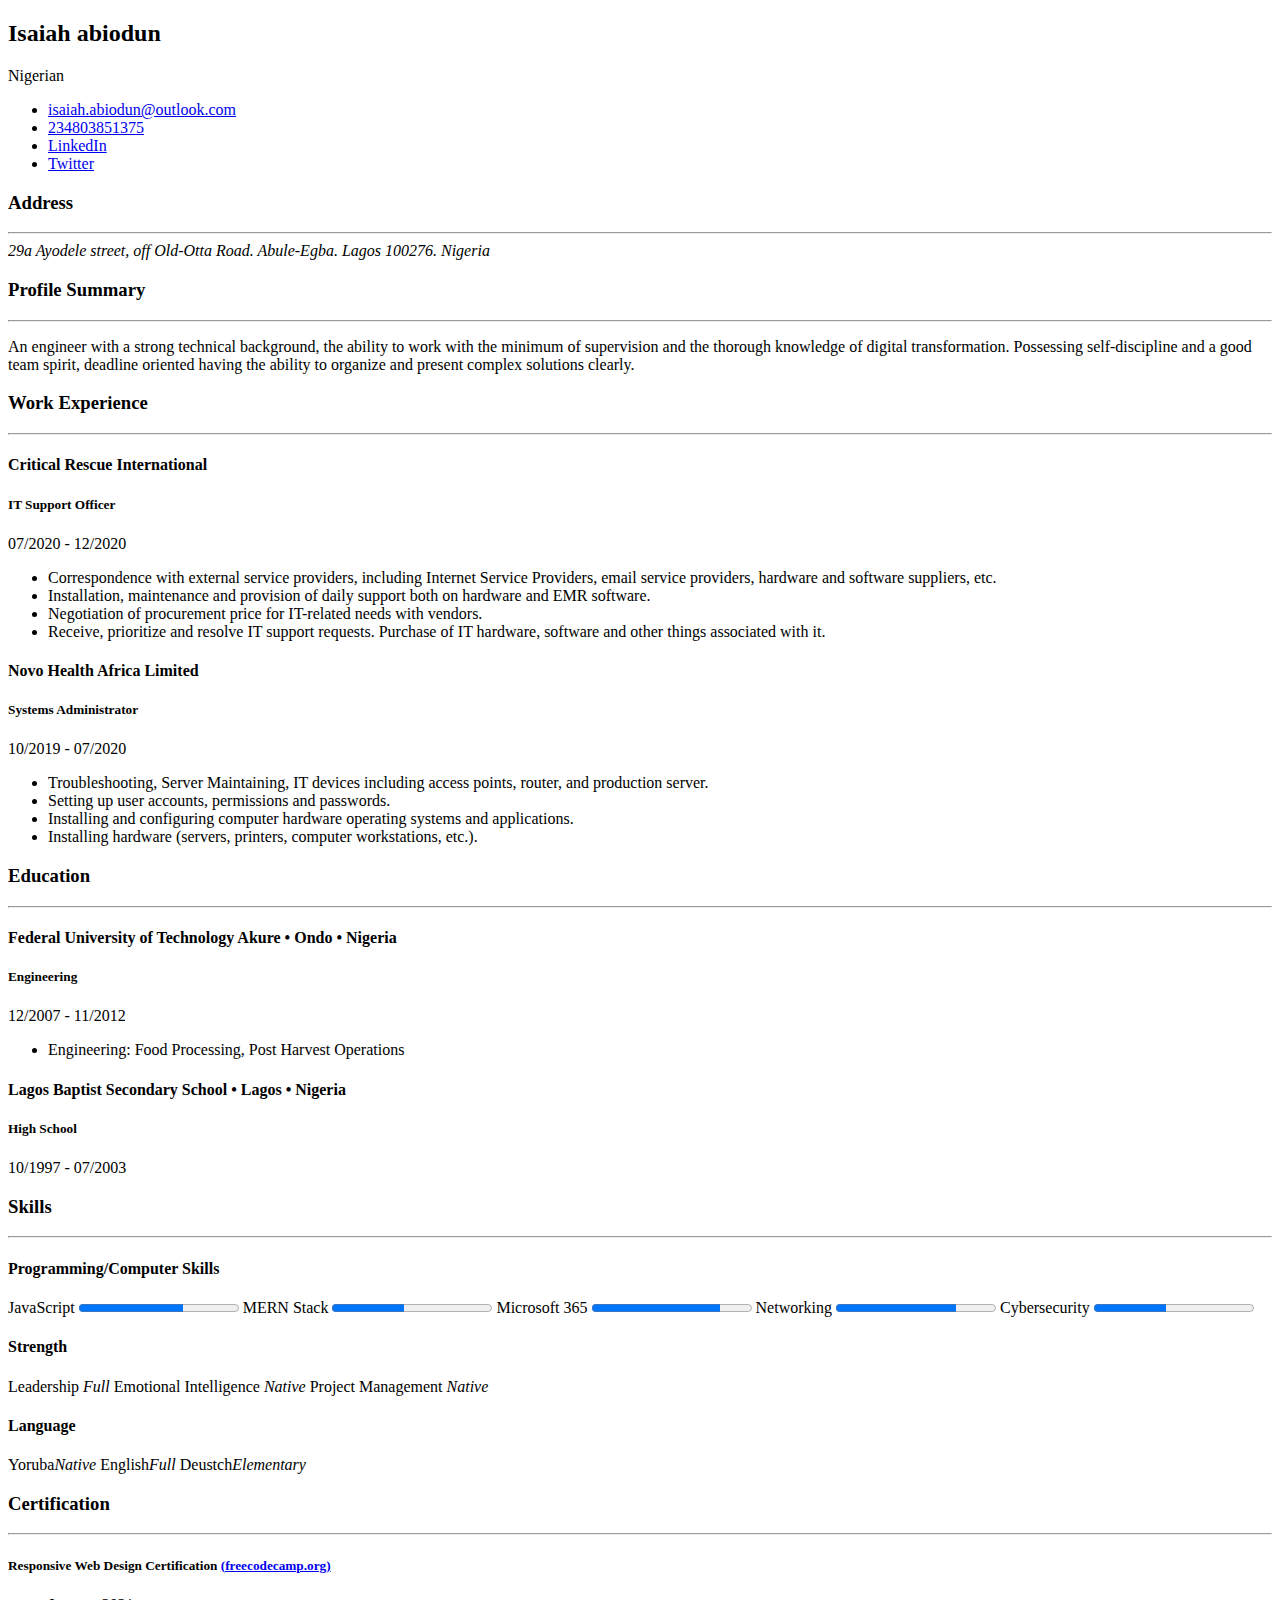
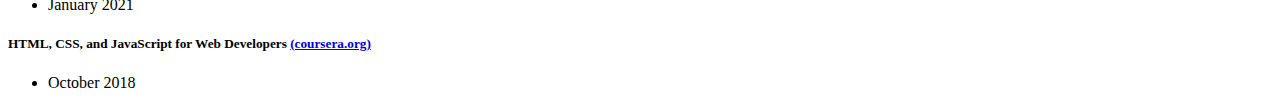
==== Day-03-to-Day-09/CV/index.html @ 1743d67d "CV 🔥️🔥️🔥️" ====
<!DOCTYPE html>
<html lang="en">

<head>
    <meta charset="UTF-8">
    <meta http-equiv="X-UA-Compatible" content="IE=edge">
    <meta name="viewport" content="width=device-width, initial-scale=1.0">
    <title>Isaiah Abiodun | Resume</title>
</head>
<header>
    <h2>Isaiah <span>abiodun</span></h2>
    <div><span class="country">Nigerian</span>
        <ul>
            <li class="email"><a href="mailto:isaiah.abiodun@outlook.com">isaiah.abiodun@outlook.com</a></li>
            <li class="number"><a href="tel:+2348038513375">234803851375</a></li>
            <li class="linkedin"><a href="http://linkedin.com/in/abisalde" target="_blank"
                    rel="noopener noreferrer">LinkedIn</a></li>
            <li><a href="http://twitter.com/abisalde" target="_blank" rel="noopener noreferrer">Twitter</a></li>
        </ul>
    </div>
</header>

<section class="address">
    <h3>Address</h3>
    <hr />
    <address>29a Ayodele street, off Old-Otta Road. Abule-Egba. Lagos 100276. Nigeria</address>
</section>

<section class="summary">
    <h3>Profile Summary</h3>
    <hr />
    <p>An engineer with a strong technical background, the ability to work with the minimum of supervision and the
        thorough knowledge of digital transformation. Possessing self-discipline and a good team spirit, deadline
        oriented having the ability to organize and present complex solutions clearly.</p>
</section>

<section class="experience">
    <h3>Work Experience</h3>
    <hr />
    <div class="work_experience">
        <h4>Critical Rescue International</h4>
        <h5>IT Support Officer</h5>
        <p class="date">07/2020 - 12/2020</p>
        <ul class="desc">
            <li>Correspondence with external service providers, including Internet Service Providers, email service
                providers, hardware and software suppliers, etc.</li>
            <li>Installation, maintenance and provision of daily support both on hardware and EMR software.</li>
            <li>Negotiation of procurement price for IT-related needs with vendors.</li>
            <li>Receive, prioritize and resolve IT support requests. Purchase of IT hardware, software and other things
                associated with it.</li>
        </ul>
    </div>
    <div class="work_experience">
        <h4>Novo Health Africa Limited</h4>
        <h5>Systems Administrator</h5>
        <p class="date">10/2019 - 07/2020</p>
        <ul class="desc">
            <li>Troubleshooting, Server Maintaining, IT devices including access points, router, and production server.
            </li>
            <li>Setting up user accounts, permissions and passwords.</li>
            <li>Installing and configuring computer hardware operating systems and applications.</li>
            <li>Installing hardware (servers, printers, computer workstations, etc.).</li>
        </ul>
    </div>
</section>

<section class="education">
    <h3>Education</h3>
    <hr />
    <div class="education_desc">
        <h4>Federal University of Technology Akure &#8226; Ondo &#8226; Nigeria</h4>
        <h5>Engineering</h5>
        <p class="date">12/2007 - 11/2012</p>
        <ul>
            <li>Engineering: Food Processing, Post Harvest Operations</li>
        </ul>
    </div>
    <div class="education_desc">
        <h4>Lagos Baptist Secondary School &#8226; Lagos &#8226; Nigeria</h4>
        <h5>High School</h5>
        <p class="date">10/1997 - 07/2003</p>
    </div>
</section>

<main>
    <section class="skills">
        <h3>Skills</h3>
        <hr />
        <div class="code">
            <h4>Programming/Computer Skills</h4>
            <label for="skill">JavaScript</label>
            <progress value="65" max="100">65%</progress>
            <label for="skill">MERN Stack</label>
            <progress value="45" max="100">45%</progress>
            <label for="skill">Microsoft 365</label>
            <progress value="80" max="100">80%</progress>
            <label for="skill">Networking</label>
            <progress value="75" max="100">75%</progress>
            <label for="skill">Cybersecurity</label>
            <progress value="45" max="100">45%</progress>
        </div>
        <div class="strength">
            <h4>Strength</h4>
            <span>Leadership <em>Full</em></span>
            <span>Emotional Intelligence <em>Native</em></span>
            <span>Project Management <em>Native</em></span>
        </div>
        <div class="lang">
            <h4>Language</h4>
            <span>Yoruba<em>Native</em></span>
            <span>English<em>Full</em></span>
            <span>Deustch<em>Elementary</em></span>
        </div>
    </section>

    <section class="cert">
        <h3>Certification</h3>
        <hr />
        <div class="desc_cert">
            <h5>Responsive Web Design Certification <a href="http://freecodecamp.org" target="_blank"
                    rel="noopener noreferrer">(freecodecamp.org)</a></h5>
            <ul>
                <li>January 2021</li>
            </ul>
        </div>
        <div class="desc_cert">
            <h5>HTML, CSS, and JavaScript for Web Developers <a href="http://coursera.org" target="_blank"
                    rel="noopener noreferrer">(coursera.org)</a></h5>
            <ul>
                <li>October 2018</li>
            </ul>
        </div>
    </section>
</main>

<body>

</body>

</html>
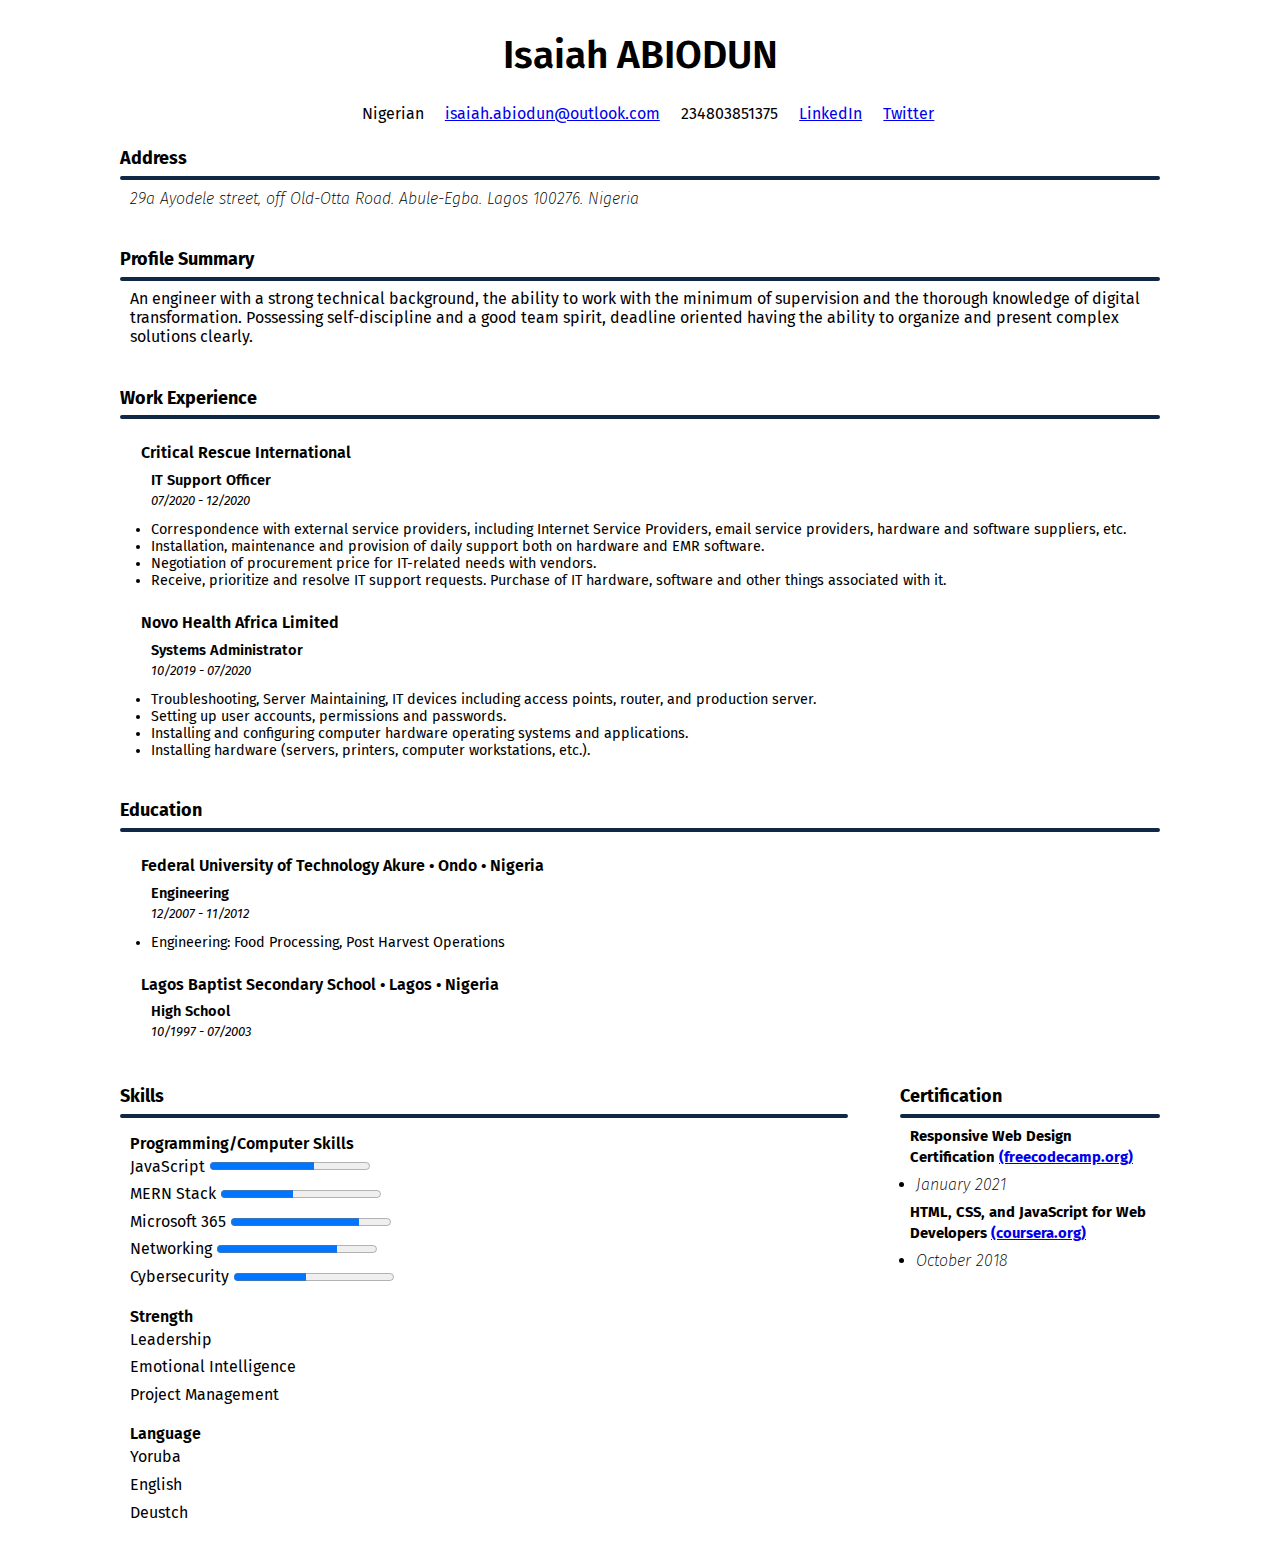
==== commit ae37eac4: "🖌️Style CV🖌️" ====
--- a/Day-03-to-Day-09/CV/index.html
+++ b/Day-03-to-Day-09/CV/index.html
@@ -6,132 +6,153 @@
     <meta http-equiv="X-UA-Compatible" content="IE=edge">
     <meta name="viewport" content="width=device-width, initial-scale=1.0">
     <title>Isaiah Abiodun | Resume</title>
+    <link rel="stylesheet" href="style.css">
+    <link rel="stylesheet" href="https://pro.fontawesome.com/releases/v5.10.0/css/all.css"
+        integrity="sha384-AYmEC3Yw5cVb3ZcuHtOA93w35dYTsvhLPVnYs9eStHfGJvOvKxVfELGroGkvsg+p" crossorigin="anonymous" />
 </head>
-<header>
-    <h2>Isaiah <span>abiodun</span></h2>
-    <div><span class="country">Nigerian</span>
-        <ul>
-            <li class="email"><a href="mailto:isaiah.abiodun@outlook.com">isaiah.abiodun@outlook.com</a></li>
-            <li class="number"><a href="tel:+2348038513375">234803851375</a></li>
-            <li class="linkedin"><a href="http://linkedin.com/in/abisalde" target="_blank"
-                    rel="noopener noreferrer">LinkedIn</a></li>
-            <li><a href="http://twitter.com/abisalde" target="_blank" rel="noopener noreferrer">Twitter</a></li>
-        </ul>
-    </div>
-</header>
+<div class="wrapper">
+    <header>
+        <h2>Isaiah <span>abiodun</span></h2>
+        <div>
+            <p class="country"><i class="fad fa-location"></i>Nigerian</p>
+            <p>
+                <i class="far fa-envelope"></i><span class="email"><a
+                        href="mailto:isaiah.abiodun@outlook.com">isaiah.abiodun@outlook.com</a></span>
+            </p>
+            <p><i class="far fa-phone-square"></i><span class="number"><a
+                        href="tel:+2348038513375">234803851375</a></span></p>
+            <p><i class="fab fa-linkedin-in"></i><span class="linkedin"><a href="http://linkedin.com/in/abisalde"
+                        target="_blank" rel="noopener noreferrer">LinkedIn</a></span></p>
+            <p><i class="fab fa-twitter"></i><span><a href="http://twitter.com/abisalde" target="_blank"
+                        rel="noopener noreferrer">Twitter</a></span></p>
+        </div>
+    </header>
 
-<section class="address">
-    <h3>Address</h3>
-    <hr />
-    <address>29a Ayodele street, off Old-Otta Road. Abule-Egba. Lagos 100276. Nigeria</address>
-</section>
+    <section class="address">
+        <h3>Address</h3>
+        <hr />
+        <address>29a Ayodele street, off Old-Otta Road. Abule-Egba. Lagos 100276. Nigeria</address>
+    </section>
 
-<section class="summary">
-    <h3>Profile Summary</h3>
-    <hr />
-    <p>An engineer with a strong technical background, the ability to work with the minimum of supervision and the
-        thorough knowledge of digital transformation. Possessing self-discipline and a good team spirit, deadline
-        oriented having the ability to organize and present complex solutions clearly.</p>
-</section>
+    <section class="summary">
+        <h3>Profile Summary</h3>
+        <hr />
+        <p>An engineer with a strong technical background, the ability to work with the minimum of supervision and the
+            thorough knowledge of digital transformation. Possessing self-discipline and a good team spirit, deadline
+            oriented having the ability to organize and present complex solutions clearly.</p>
+    </section>
 
-<section class="experience">
-    <h3>Work Experience</h3>
-    <hr />
-    <div class="work_experience">
-        <h4>Critical Rescue International</h4>
-        <h5>IT Support Officer</h5>
-        <p class="date">07/2020 - 12/2020</p>
-        <ul class="desc">
-            <li>Correspondence with external service providers, including Internet Service Providers, email service
-                providers, hardware and software suppliers, etc.</li>
-            <li>Installation, maintenance and provision of daily support both on hardware and EMR software.</li>
-            <li>Negotiation of procurement price for IT-related needs with vendors.</li>
-            <li>Receive, prioritize and resolve IT support requests. Purchase of IT hardware, software and other things
-                associated with it.</li>
-        </ul>
-    </div>
-    <div class="work_experience">
-        <h4>Novo Health Africa Limited</h4>
-        <h5>Systems Administrator</h5>
-        <p class="date">10/2019 - 07/2020</p>
-        <ul class="desc">
-            <li>Troubleshooting, Server Maintaining, IT devices including access points, router, and production server.
-            </li>
-            <li>Setting up user accounts, permissions and passwords.</li>
-            <li>Installing and configuring computer hardware operating systems and applications.</li>
-            <li>Installing hardware (servers, printers, computer workstations, etc.).</li>
-        </ul>
-    </div>
-</section>
-
-<section class="education">
-    <h3>Education</h3>
-    <hr />
-    <div class="education_desc">
-        <h4>Federal University of Technology Akure &#8226; Ondo &#8226; Nigeria</h4>
-        <h5>Engineering</h5>
-        <p class="date">12/2007 - 11/2012</p>
-        <ul>
-            <li>Engineering: Food Processing, Post Harvest Operations</li>
-        </ul>
-    </div>
-    <div class="education_desc">
-        <h4>Lagos Baptist Secondary School &#8226; Lagos &#8226; Nigeria</h4>
-        <h5>High School</h5>
-        <p class="date">10/1997 - 07/2003</p>
-    </div>
-</section>
-
-<main>
-    <section class="skills">
-        <h3>Skills</h3>
+    <section class="experience">
+        <h3>Work Experience</h3>
         <hr />
-        <div class="code">
-            <h4>Programming/Computer Skills</h4>
-            <label for="skill">JavaScript</label>
-            <progress value="65" max="100">65%</progress>
-            <label for="skill">MERN Stack</label>
-            <progress value="45" max="100">45%</progress>
-            <label for="skill">Microsoft 365</label>
-            <progress value="80" max="100">80%</progress>
-            <label for="skill">Networking</label>
-            <progress value="75" max="100">75%</progress>
-            <label for="skill">Cybersecurity</label>
-            <progress value="45" max="100">45%</progress>
+        <div class="work_experience">
+            <h4>Critical Rescue International</h4>
+            <h5>IT Support Officer</h5>
+            <p class="date">07/2020 - 12/2020</p>
+            <ul class="desc">
+                <li>Correspondence with external service providers, including Internet Service Providers, email service
+                    providers, hardware and software suppliers, etc.</li>
+                <li>Installation, maintenance and provision of daily support both on hardware and EMR software.</li>
+                <li>Negotiation of procurement price for IT-related needs with vendors.</li>
+                <li>Receive, prioritize and resolve IT support requests. Purchase of IT hardware, software and other
+                    things
+                    associated with it.</li>
+            </ul>
         </div>
-        <div class="strength">
-            <h4>Strength</h4>
-            <span>Leadership <em>Full</em></span>
-            <span>Emotional Intelligence <em>Native</em></span>
-            <span>Project Management <em>Native</em></span>
-        </div>
-        <div class="lang">
-            <h4>Language</h4>
-            <span>Yoruba<em>Native</em></span>
-            <span>English<em>Full</em></span>
-            <span>Deustch<em>Elementary</em></span>
+        <div class="work_experience">
+            <h4>Novo Health Africa Limited</h4>
+            <h5>Systems Administrator</h5>
+            <p class="date">10/2019 - 07/2020</p>
+            <ul class="desc">
+                <li>Troubleshooting, Server Maintaining, IT devices including access points, router, and production
+                    server.
+                </li>
+                <li>Setting up user accounts, permissions and passwords.</li>
+                <li>Installing and configuring computer hardware operating systems and applications.</li>
+                <li>Installing hardware (servers, printers, computer workstations, etc.).</li>
+            </ul>
         </div>
     </section>
 
-    <section class="cert">
-        <h3>Certification</h3>
+    <section class="education">
+        <h3>Education</h3>
         <hr />
-        <div class="desc_cert">
-            <h5>Responsive Web Design Certification <a href="http://freecodecamp.org" target="_blank"
-                    rel="noopener noreferrer">(freecodecamp.org)</a></h5>
-            <ul>
-                <li>January 2021</li>
+        <div class="education_desc">
+            <h4>Federal University of Technology Akure &#8226; Ondo &#8226; Nigeria</h4>
+            <h5>Engineering</h5>
+            <p class="date">12/2007 - 11/2012</p>
+            <ul class="desc">
+                <li>Engineering: Food Processing, Post Harvest Operations</li>
             </ul>
         </div>
-        <div class="desc_cert">
-            <h5>HTML, CSS, and JavaScript for Web Developers <a href="http://coursera.org" target="_blank"
-                    rel="noopener noreferrer">(coursera.org)</a></h5>
-            <ul>
-                <li>October 2018</li>
-            </ul>
+        <div class="education_desc">
+            <h4>Lagos Baptist Secondary School &#8226; Lagos &#8226; Nigeria</h4>
+            <h5>High School</h5>
+            <p class="date">10/1997 - 07/2003</p>
         </div>
     </section>
-</main>
+
+    <main>
+        <section class="skills">
+            <h3>Skills</h3>
+            <hr />
+            <div class="code">
+                <h4>Programming/Computer Skills</h4>
+                <div class="progress">
+                    <label for="skill">JavaScript</label>
+                    <progress value="65" max="100">65%</progress>
+                </div>
+                <div class="progress">
+                    <label for="skill">MERN Stack</label>
+                    <progress value="45" max="100">45%</progress>
+                </div>
+                <div class="progress">
+                    <label for="skill">Microsoft 365</label>
+                    <progress value="80" max="100">80%</progress>
+                </div>
+                <div class="progress">
+                    <label for="skill">Networking</label>
+                    <progress value="75" max="100">75%</progress>
+                </div>
+                <div class="progress">
+                    <label for="skill">Cybersecurity</label>
+                    <progress value="45" max="100">45%</progress>
+                </div>
+            </div>
+            <div class="strength">
+                <h4>Strength</h4>
+                <span>Leadership</span>
+                <span>Emotional Intelligence</span>
+                <span>Project Management</span>
+            </div>
+            <div class="lang">
+                <h4>Language</h4>
+                <span>Yoruba</span>
+                <span>English</span>
+                <span>Deustch</span>
+            </div>
+        </section>
+
+        <section class="cert">
+            <h3>Certification</h3>
+            <hr />
+            <div class="desc_cert">
+                <h5>Responsive Web Design Certification <a href="http://freecodecamp.org" target="_blank"
+                        rel="noopener noreferrer">(freecodecamp.org)</a></h5>
+                <ul>
+                    <li>January 2021</li>
+                </ul>
+            </div>
+            <div class="desc_cert">
+                <h5>HTML, CSS, and JavaScript for Web Developers <a href="http://coursera.org" target="_blank"
+                        rel="noopener noreferrer">(coursera.org)</a></h5>
+                <ul>
+                    <li>October 2018</li>
+                </ul>
+            </div>
+        </section>
+    </main>
+</div>
 
 <body>
 
--- a/Day-03-to-Day-09/CV/style.css
+++ b/Day-03-to-Day-09/CV/style.css
@@ -0,0 +1,195 @@
+@import url('https://fonts.googleapis.com/css2?family=Fira+Sans:wght@200;400;600;700;900&display=swap');
+
+* {
+    box-sizing: border-box;
+    margin: 0;
+    padding: 0;
+}
+
+.wrapper {
+    display: flex;
+    flex-flow: column nowrap;
+    padding-left: 1.5rem;
+    padding-right: 1.5rem;
+    font-family: 'Fira Sans', sans-serif;
+    user-select: none;
+    -webkit-user-select: none;
+    -moz-user-select: none;
+    -webkit-touch-callout: none;
+}
+
+header {
+    text-align: center;
+    margin-top: 2rem;
+}
+
+header h2 {
+    font-size: 2.425rem;
+    font-weight: 600;
+}
+
+header h2 > span {
+    text-transform: uppercase;
+}
+
+header > div {
+    display: inline-flex;
+    align-items: center;
+    justify-content: center;
+    flex-flow: row wrap;
+    padding-top: 1rem;
+}
+
+header div p {
+    padding-left: 1rem;
+    display: flex;
+    color: #3358eb;
+    align-items: center;
+    padding-top: 0.625rem;
+}
+
+header div p a:hover {
+    color: #5352e0;
+}
+
+p.country,
+span.number a {
+    color: #000;
+    text-decoration: none;
+}
+
+i.far,
+i.fab {
+    font-size: 1.125rem;
+    padding-right: 0.325rem;
+    color: #000;
+}
+
+section {
+    margin-top: 1.525rem;
+    margin-bottom: 1rem;
+}
+
+hr {
+    border: 0.125rem solid #0e2845;
+    border-radius: 0.825rem;
+}
+
+h3 {
+    padding-bottom: 0.425rem;
+    font-size: 1.125rem;
+}
+
+h4 {
+    font-size: 1rem;
+    font-weight: 600;
+}
+
+.address address {
+    font-size: 1rem;
+    font-weight: 200;
+    padding: 0.526rem 0rem 0rem 0.625rem;
+}
+
+.summary p {
+    padding: 0.526rem 0rem 0rem 0.625rem;
+    font-size: 1rem;
+    font-weight: 400;
+}
+
+.work_experience,
+.education_desc {
+    padding: 1.5rem 1.325rem 0rem;
+}
+
+.work_experience h5,
+.education_desc h5 {
+    padding-top: 0.526rem;
+    padding-left: 0.625rem;
+    font-size: 0.912rem;
+    font-weight: 600;
+}
+
+.work_experience p,
+.education_desc p {
+    font-size: 0.825rem;
+    line-height: 1.5rem;
+    padding-left: 0.625rem;
+    font-style: italic;
+}
+
+.work_experience .desc,
+.education_desc .desc {
+    padding: 0.526rem 0rem 0rem 0.625rem;
+    font-size: 0.9rem;
+}
+
+main {
+    display: flex;
+    flex-flow: row nowrap;
+    justify-content: space-between;
+}
+
+.skills {
+    width: 70%;
+}
+
+.cert {
+    width: 25%;
+}
+
+.skills h4 {
+    padding-top: 1rem;
+    padding-left: 0.625rem;
+}
+
+.strength span,
+.lang span,
+.progress {
+    display: block;
+    line-height: 1.725rem;
+    padding-left: 0.625rem;
+}
+
+label {
+    padding-right: 0.325rem;
+}
+.progress {
+    display: flex;
+    flex-flow: row nowrap;
+    align-items: center;
+}
+
+.desc_cert h5 {
+    padding: 0.526rem 0rem 0rem 0.625rem;
+    line-height: 1.3125rem;
+    font-size: 0.925rem;
+}
+
+.desc_cert ul {
+    padding-left: 1rem;
+    padding-top: 0.425rem;
+    font-style: italic;
+    font-weight: 200;
+    font-size: 1rem;
+}
+
+/* MEDIA QUERY */
+@media only screen and (min-width: 1000px) {
+    .wrapper {
+        margin-left: 6rem;
+        margin-right: 6rem;
+    }
+}
+
+@media only screen and (max-device-width: 760px) {
+    main {
+        flex-flow: column nowrap;
+        width: 100%;
+    }
+
+    .skills,
+    .cert {
+        width: 100%;
+    }
+}
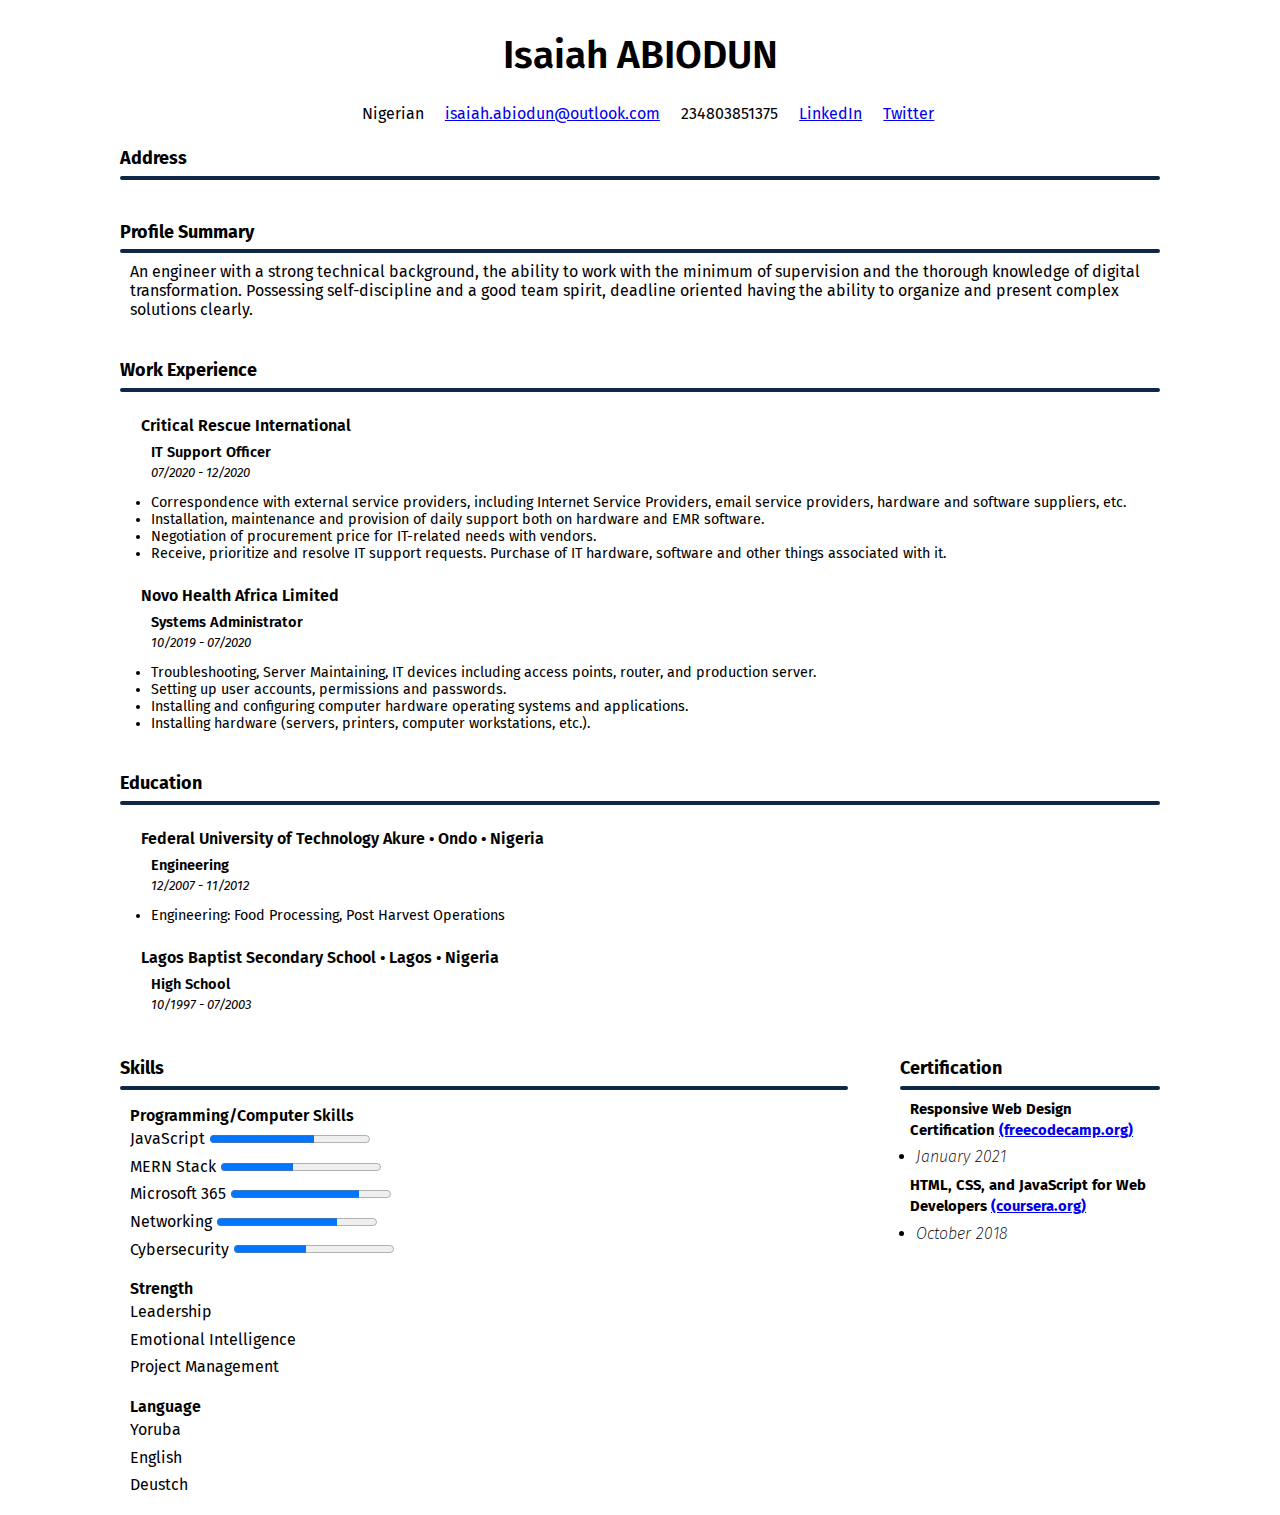
==== commit b5dc5d0d: "Update html" ====
--- a/Day-03-to-Day-09/CV/index.html
+++ b/Day-03-to-Day-09/CV/index.html
@@ -6,6 +6,9 @@
     <meta http-equiv="X-UA-Compatible" content="IE=edge">
     <meta name="viewport" content="width=device-width, initial-scale=1.0">
     <title>Isaiah Abiodun | Resume</title>
+    <meta property="og:title" content="Isaiah Abiodun Curriculum Vitae" />
+    <meta name="theme-color" content="#EFECE6" />
+    <meta property="og:type" content="site" />
     <link rel="stylesheet" href="style.css">
     <link rel="stylesheet" href="https://pro.fontawesome.com/releases/v5.10.0/css/all.css"
         integrity="sha384-AYmEC3Yw5cVb3ZcuHtOA93w35dYTsvhLPVnYs9eStHfGJvOvKxVfELGroGkvsg+p" crossorigin="anonymous" />
@@ -31,7 +34,7 @@
     <section class="address">
         <h3>Address</h3>
         <hr />
-        <address>29a Ayodele street, off Old-Otta Road. Abule-Egba. Lagos 100276. Nigeria</address>
+        <address>Old-Otta Road. Abule-Egba. Lagos 100276. Nigeria</address>
     </section>
 
     <section class="summary">
@@ -158,4 +161,4 @@
 
 </body>
 
-</html>+</html>
--- a/Day-03-to-Day-09/CV/style.css
+++ b/Day-03-to-Day-09/CV/style.css
@@ -89,6 +89,7 @@
     font-size: 1rem;
     font-weight: 200;
     padding: 0.526rem 0rem 0rem 0.625rem;
+display: none;
 }
 
 .summary p {
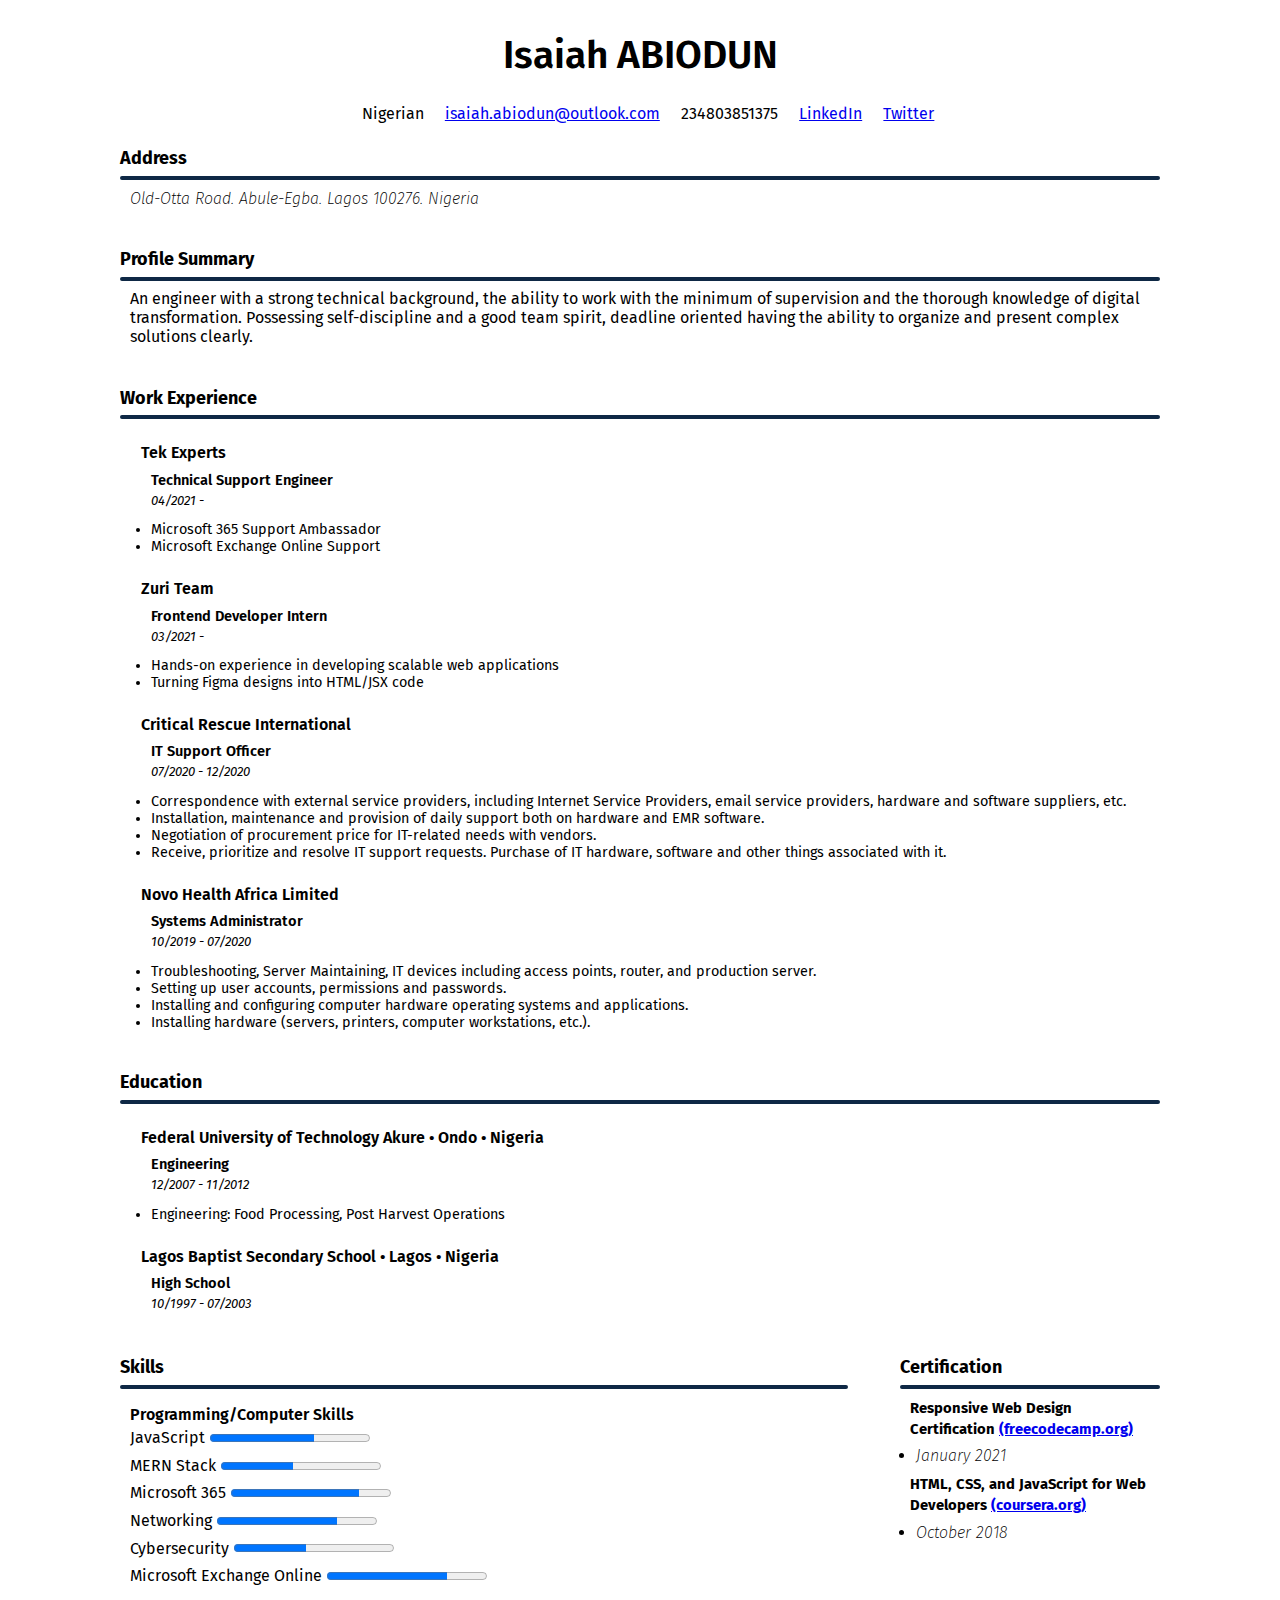
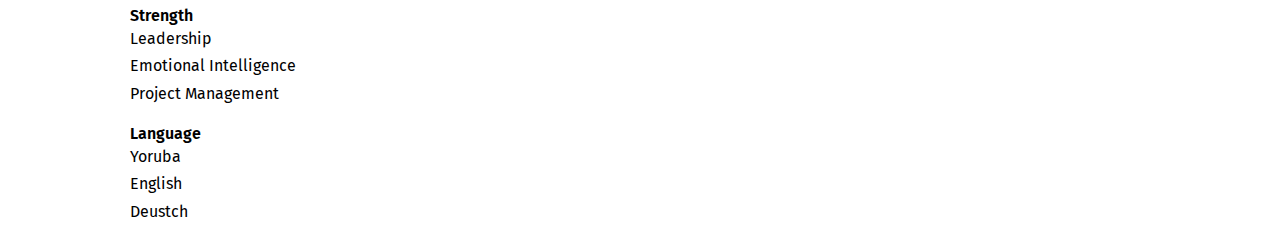
==== commit cf3e05dd: "cv editing" ====
--- a/Day-03-to-Day-09/CV/index.html
+++ b/Day-03-to-Day-09/CV/index.html
@@ -48,6 +48,24 @@
     <section class="experience">
         <h3>Work Experience</h3>
         <hr />
+        <div class="work_experience">
+            <h4>Tek Experts</h4>
+            <h5>Technical Support Engineer</h5>
+            <p class="date">04/2021 - </p>
+            <ul class="desc">
+                <li>Microsoft 365 Support Ambassador</li>
+                <li>Microsoft Exchange Online Support</li>
+            </ul>
+        </div>
+        <div class="work_experience">
+            <h4>Zuri Team</h4>
+            <h5>Frontend Developer Intern</h5>
+            <p class="date">03/2021 - </p>
+            <ul class="desc">
+                <li>Hands-on experience in developing scalable web applications</li>
+                <li>Turning Figma designs into HTML/JSX code</li>
+            </ul>
+        </div>
         <div class="work_experience">
             <h4>Critical Rescue International</h4>
             <h5>IT Support Officer</h5>
@@ -121,6 +139,10 @@
                     <label for="skill">Cybersecurity</label>
                     <progress value="45" max="100">45%</progress>
                 </div>
+                <div class="progress">
+                    <label for="skill">Microsoft Exchange Online</label>
+                    <progress value="75" max="100">75%</progress>
+                </div>
             </div>
             <div class="strength">
                 <h4>Strength</h4>
@@ -161,4 +183,4 @@
 
 </body>
 
-</html>
+</html>--- a/Day-03-to-Day-09/CV/style.css
+++ b/Day-03-to-Day-09/CV/style.css
@@ -89,7 +89,6 @@
     font-size: 1rem;
     font-weight: 200;
     padding: 0.526rem 0rem 0rem 0.625rem;
-display: none;
 }
 
 .summary p {
